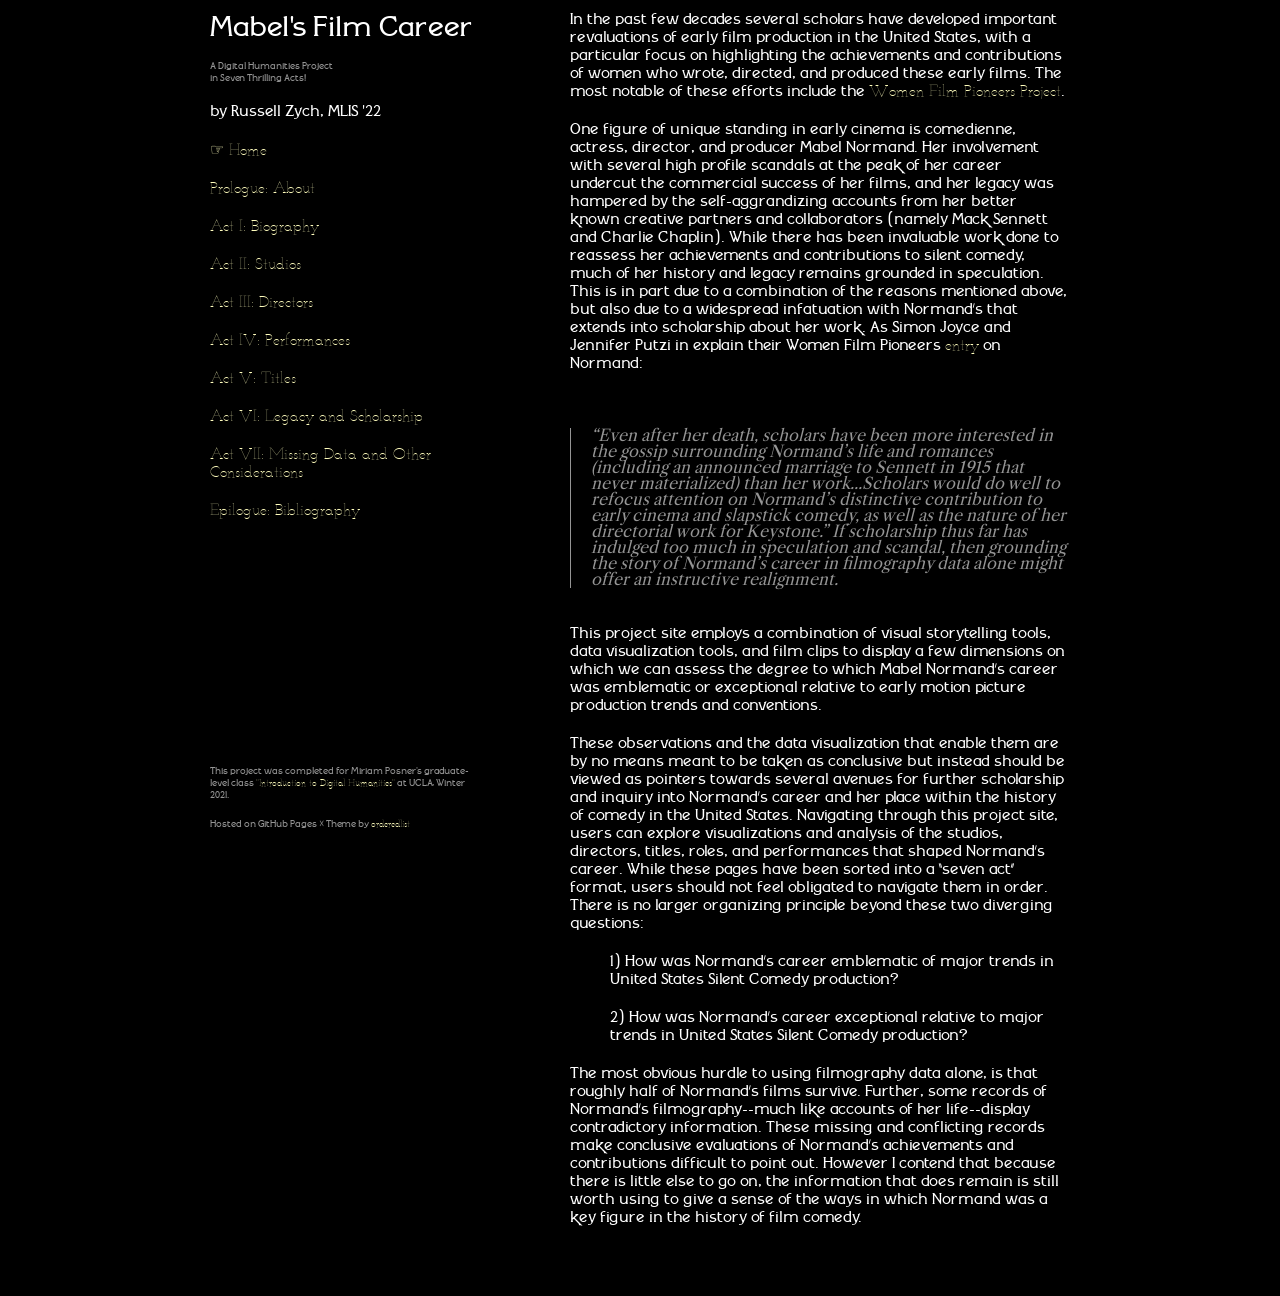
==== MabelsFilmCareer/index.html @ 79117cc5 "Add files via upload" ====
<!doctype html>
<html>
  <head>
    <meta charset="utf-8">
    <meta http-equiv="X-UA-Compatible" content="chrome=1">
    <title>Mabel's Film Career</title>

    <link rel="stylesheet" href="styles.css">
    <link rel="stylesheet" href="pygment_trac.css">
    <meta name="viewport" content="width=device-width">
    <!--[if lt IE 9]>
    <script src="//html5shiv.googlecode.com/svn/trunk/html5.js"></script>
    <![endif]-->
  </head>

  <body>

    <div class="wrapper">

      <header>
        <h1>Mabel's Film Career</h1>
        <p><small>A Digital Humanities Project <br> in Seven Thrilling Acts! </br> </small> <br> by Russell Zych, MLIS '22</p>
        <p class="view"><a href="index.html">☞ Home </a></p>
        <p class="view"><a href="About.html"> Prologue: About </a></p>
        <p class="view"><a href="Biography.html"> Act I: Biography </a></p>
        <p class="view"><a href="Studios.html"> Act II: Studios </a></p>
        <p class="view"><a href="Filmography.html"> Act III: Directors  </a></p>
        <p class="view"><a href="OnScreen.html"> Act IV: Performances </a></p>
        <p class="view"><a href="Words.html"> Act V: Titles </a></p>
        <p class="view"><a href="Legacy.html"> Act VI: Legacy and Scholarship </a></p>
        <p class="view"><a href="Missing.html"> Act VII: Missing Data and Other Considerations </a></p>
        <p class="view"><a href="Bibliography.html"> Epilogue: Bibliography </a></p>

      </header>

  <section>
<p>In the past few decades several scholars have developed important revaluations of early film production in the United States, with a particular focus on highlighting the achievements and contributions of women who wrote, directed, and produced these early films. The most notable of these efforts include the <a href="https://wfpp.columbia.edu">Women Film Pioneers Project</a>.</p>

<p>One figure of unique standing in early cinema is comedienne, actress, director, and producer Mabel Normand. Her involvement with several high profile scandals at the peak of her career undercut the commercial success of her films, and her legacy was hampered by the self-aggrandizing accounts from her better known creative partners and collaborators (namely Mack Sennett and Charlie Chaplin). While there has been invaluable work done to reassess her achievements and contributions to silent comedy, much of her history and legacy remains grounded in speculation. This is in part due to a combination of the reasons mentioned above, but also due to a widespread infatuation with Normand’s that extends into scholarship about her work. As Simon Joyce and Jennifer Putzi in explain their Women Film Pioneers <a href="https://wfpp.columbia.edu/pioneer/ccp-mabel-normand/">entry</a> on Normand:</p>
<br></br>
<blockquote>
“Even after her death, scholars have been more interested in the gossip surrounding Normand’s life and romances (including an announced marriage to Sennett in 1915 that never materialized) than her work...Scholars would do well to refocus attention on Normand’s distinctive contribution to early cinema and slapstick comedy, as well as the nature of her directorial work for Keystone.”
If scholarship thus far has indulged too much in speculation and scandal, then grounding the story of Normand’s career in filmography data alone might offer an instructive realignment.
</blockquote>
<br></br>
<p>This project site employs a combination of visual storytelling tools, data visualization tools, and film clips to display a few dimensions on which we can assess the degree to which Mabel Normand’s career was emblematic or exceptional relative to early motion picture production trends and conventions.</p>

<p>These observations and the data visualization that enable them are by no means meant to be taken as conclusive but instead should be viewed as pointers towards several avenues for further scholarship and inquiry into Normand’s career and her place within the history of comedy in the United States. Navigating through this project site, users can explore visualizations and analysis of the studios, directors, titles, roles, and performances that shaped Normand’s career. While these pages have been sorted into a “seven act” format, users should not feel obligated to navigate them in order. There is no larger organizing principle beyond these two diverging questions:</p>
<ol>
<li>
<p>1) How was Normand’s career emblematic of major trends in United States Silent Comedy production?</p>
</li>
<li>
<p>2) How was Normand’s career exceptional relative to major trends in United States Silent Comedy production?</p>
</li>
</ol>

<p>The most obvious hurdle to using filmography data alone, is that roughly half of Normand’s films survive. Further, some records of Normand’s filmography--much like accounts of her life--display contradictory information. These missing and conflicting records make conclusive evaluations of Normand’s achievements and contributions difficult to point out. However I contend that because there is little else to go on, the information that does remain is still worth using to give a sense of the ways in which Normand was a key figure in the history of film comedy.</P>

</section>

<footer>
  <p><small>This project was completed for Miriam Posner's graduate-level class <a href="http://miriamposner.com/classes/dh201w21/">"Introduction to Digital Humanities"</a> at UCLA, Winter 2021.</small> </p>
  <p><small>Hosted on GitHub Pages ☓ Theme by <a href="https://github.com/orderedlist">orderedlist</a></small></p>
</footer>
</div>

<script src="javascripts/scale.fix.js"></script>
</body>
</html>
---- MabelsFilmCareer/styles.css ----
@font-face {
  src: url(Fonts/silentina_film_regular-webfont.woff);
  font-family: silent;
}

@font-face {
  src: url(Fonts/nickelodeon.regular-webfont.woff);
  font-family: nickel;
}

@font-face {
  src: url(Fonts/antique_roman-webfont.woff);
  font-family: ant_ro;
}

@font-face {
  src: url(Fonts/librecaslontext-regular-webfont.woff);
  font-family: carlson;
}

@font-face {
  src: url(Fonts/josefinslab-variablefont_wght-webfont.woff);
  font-family: josefin;
}


body {
  background-color: black;
  padding:2px;
  font: 14px/1.5
  font-weight:400;

}

h1, h2, h3, h4, h5, h6 {
  margin:0 0 20px;
}

p, ul, ol, table, pre, dl {
  margin:0 0 20px;
}

h1, h2, h3 {
  line-height:1.1;
}

h1 {
  color: white;
  font-family: silent;
  font-size:30px;
  font-weight: 500;
}

h2 {
  color: white;
  font-weight: 200;
  font-family: silent;
}

h3, h4, h5, h6 {
  color: white;
  font-family: silent;
  font-weight: light;
}

p {
  color: white;
  font-family: silent;
}

a {
  color: #FFFDBD;
  font-family: josefin;
  text-decoration:none;
}

a:hover {
  color:#FFC588;
}

small {
  font-size:10px;
  font-weight: 200;
  font-family: silent;
  color: #959595;
  margin-top:-0.3em;
  display:block;
}

a:hover small {
  color:#777;
}

.wrapper {
  width:860px;
  margin:0 auto;
}

blockquote {
  border-left:1px solid #959595;
  color: #959595;
  font-family: carlson;
  margin:0;
  padding:0 0 0 20px;
  font-style:italic;
}

code, pre {
  font-family:josefin;
  color:#333;
}

pre {
  padding:8px 15px;
  background: #f8f8f8;
  border-radius:5px;
  border:1px solid #e5e5e5;
  overflow-x: auto;
}

table {
  width:100%;
  border-collapse:collapse;
}

th, td {
  text-align:left;
  padding:5px 10px;
  border-bottom:1px solid #e5e5e5;
}

dt {
  color:#444;
  font-weight:500;
}

th {
  color:#444;
}

img {
  max-width:100%;
}

header {
  width:270px;
  float:left;
  position:fixed;
  -webkit-font-smoothing:subpixel-antialiased;
}

header ul {
  list-style:none;
  height:40px;
  padding:0;
  background: #f4f4f4;
  border-radius:5px;
  border:1px solid #e0e0e0;
  width:270px;
}

header li {
  width:89px;
  float:left;
  border-right:1px solid #e0e0e0;
  height:40px;
}

header li:first-child a {
  border-radius:5px 0 0 5px;
}

header li:last-child a {
  border-radius:0 5px 5px 0;
}

header ul a {
  line-height:1;
  font-size:11px;
  color:#999;
  display:block;
  text-align:center;
  padding-top:6px;
  height:34px;
}

header ul a:hover {
  color:#999;
}

header ul a:active {
  background-color:#f0f0f0;
}

strong {
  color:#222;
  font-weight:500;
}

header ul li + li + li {
  border-right:none;
  width:89px;
}

header ul a strong {
  font-size:14px;
  display:block;
  color:#222;
}

section {
  width:500px;
  float:right;
  padding-bottom:50px;
}

hr {
  border:0;
  background:#e5e5e5;
  height:1px;
  margin:0 0 20px;
}

footer {
  width:270px;
  float:left;
  position:fixed;
  bottom:50px;
  -webkit-font-smoothing:subpixel-antialiased;
}

@media print, screen and (max-width: 960px) {

  div.wrapper {
    width:auto;
    margin:0;
  }

  header, section, footer {
    float:none;
    position:static;
    width:auto;
  }

  header {
    padding-right:320px;
  }

  section {
    border:1px solid #e5e5e5;
    border-width:1px 0;
    padding:20px 0;
    margin:0 0 20px;
  }

  header a small {
    display:inline;
  }

  header ul {
    position:absolute;
    right:50px;
    top:52px;
  }
}

@media print, screen and (max-width: 720px) {
  body {
    word-wrap:break-word;
  }

  header {
    padding:0;
  }

  header ul, header p.view {
    position:static;
  }

  pre, code {
    word-wrap:normal;
  }
}

@media print, screen and (max-width: 480px) {
  body {
    padding:15px;
  }

  header ul {
    width:99%;
  }

  header li, header ul li + li + li {
    width:33%;
  }
}

@media print {
  body {
    padding:0.4in;
    font-size:12pt;
    color:#444;
  }
}
---- MabelsFilmCareer/pygment_trac.css ----
.highlight  { background: #ffffff; }
.highlight .c { color: #999988; font-style: italic } /* Comment */
.highlight .err { color: #a61717; background-color: #e3d2d2 } /* Error */
.highlight .k { font-weight: bold } /* Keyword */
.highlight .o { font-weight: bold } /* Operator */
.highlight .cm { color: #999988; font-style: italic } /* Comment.Multiline */
.highlight .cp { color: #999999; font-weight: bold } /* Comment.Preproc */
.highlight .c1 { color: #999988; font-style: italic } /* Comment.Single */
.highlight .cs { color: #999999; font-weight: bold; font-style: italic } /* Comment.Special */
.highlight .gd { color: #000000; background-color: #46454d } /* Generic.Deleted */
.highlight .gd .x { color: #000000; background-color: #ffaaaa } /* Generic.Deleted.Specific */
.highlight .ge { font-style: italic } /* Generic.Emph */
.highlight .gr { color: #aa0000 } /* Generic.Error */
.highlight .gh { color: #999999 } /* Generic.Heading */
.highlight .gi { color: #000000; background-color: #ddffdd } /* Generic.Inserted */
.highlight .gi .x { color: #000000; background-color: #aaffaa } /* Generic.Inserted.Specific */
.highlight .go { color: #888888 } /* Generic.Output */
.highlight .gp { color: #555555 } /* Generic.Prompt */
.highlight .gs { font-weight: bold } /* Generic.Strong */
.highlight .gu { color: #800080; font-weight: bold; } /* Generic.Subheading */
.highlight .gt { color: #aa0000 } /* Generic.Traceback */
.highlight .kc { font-weight: bold } /* Keyword.Constant */
.highlight .kd { font-weight: bold } /* Keyword.Declaration */
.highlight .kn { font-weight: bold } /* Keyword.Namespace */
.highlight .kp { font-weight: bold } /* Keyword.Pseudo */
.highlight .kr { font-weight: bold } /* Keyword.Reserved */
.highlight .kt { color: #445588; font-weight: bold } /* Keyword.Type */
.highlight .m { color: #009999 } /* Literal.Number */
.highlight .s { color: #d14 } /* Literal.String */
.highlight .na { color: #008080 } /* Name.Attribute */
.highlight .nb { color: #0086B3 } /* Name.Builtin */
.highlight .nc { color: #445588; font-weight: bold } /* Name.Class */
.highlight .no { color: #008080 } /* Name.Constant */
.highlight .ni { color: #800080 } /* Name.Entity */
.highlight .ne { color: #990000; font-weight: bold } /* Name.Exception */
.highlight .nf { color: #990000; font-weight: bold } /* Name.Function */
.highlight .nn { color: #555555 } /* Name.Namespace */
.highlight .nt { color: #000080 } /* Name.Tag */
.highlight .nv { color: #008080 } /* Name.Variable */
.highlight .ow { font-weight: bold } /* Operator.Word */
.highlight .w { color: #bbbbbb } /* Text.Whitespace */
.highlight .mf { color: #009999 } /* Literal.Number.Float */
.highlight .mh { color: #009999 } /* Literal.Number.Hex */
.highlight .mi { color: #009999 } /* Literal.Number.Integer */
.highlight .mo { color: #009999 } /* Literal.Number.Oct */
.highlight .sb { color: #d14 } /* Literal.String.Backtick */
.highlight .sc { color: #d14 } /* Literal.String.Char */
.highlight .sd { color: #d14 } /* Literal.String.Doc */
.highlight .s2 { color: #d14 } /* Literal.String.Double */
.highlight .se { color: #d14 } /* Literal.String.Escape */
.highlight .sh { color: #d14 } /* Literal.String.Heredoc */
.highlight .si { color: #d14 } /* Literal.String.Interpol */
.highlight .sx { color: #d14 } /* Literal.String.Other */
.highlight .sr { color: #009926 } /* Literal.String.Regex */
.highlight .s1 { color: #d14 } /* Literal.String.Single */
.highlight .ss { color: #990073 } /* Literal.String.Symbol */
.highlight .bp { color: #999999 } /* Name.Builtin.Pseudo */
.highlight .vc { color: #008080 } /* Name.Variable.Class */
.highlight .vg { color: #008080 } /* Name.Variable.Global */
.highlight .vi { color: #008080 } /* Name.Variable.Instance */
.highlight .il { color: #009999 } /* Literal.Number.Integer.Long */

.type-csharp .highlight .k { color: #0000FF }
.type-csharp .highlight .kt { color: #0000FF }
.type-csharp .highlight .nf { color: #000000; font-weight: normal }
.type-csharp .highlight .nc { color: #2B91AF }
.type-csharp .highlight .nn { color: #000000 }
.type-csharp .highlight .s { color: #A31515 }
.type-csharp .highlight .sc { color: #A31515 }
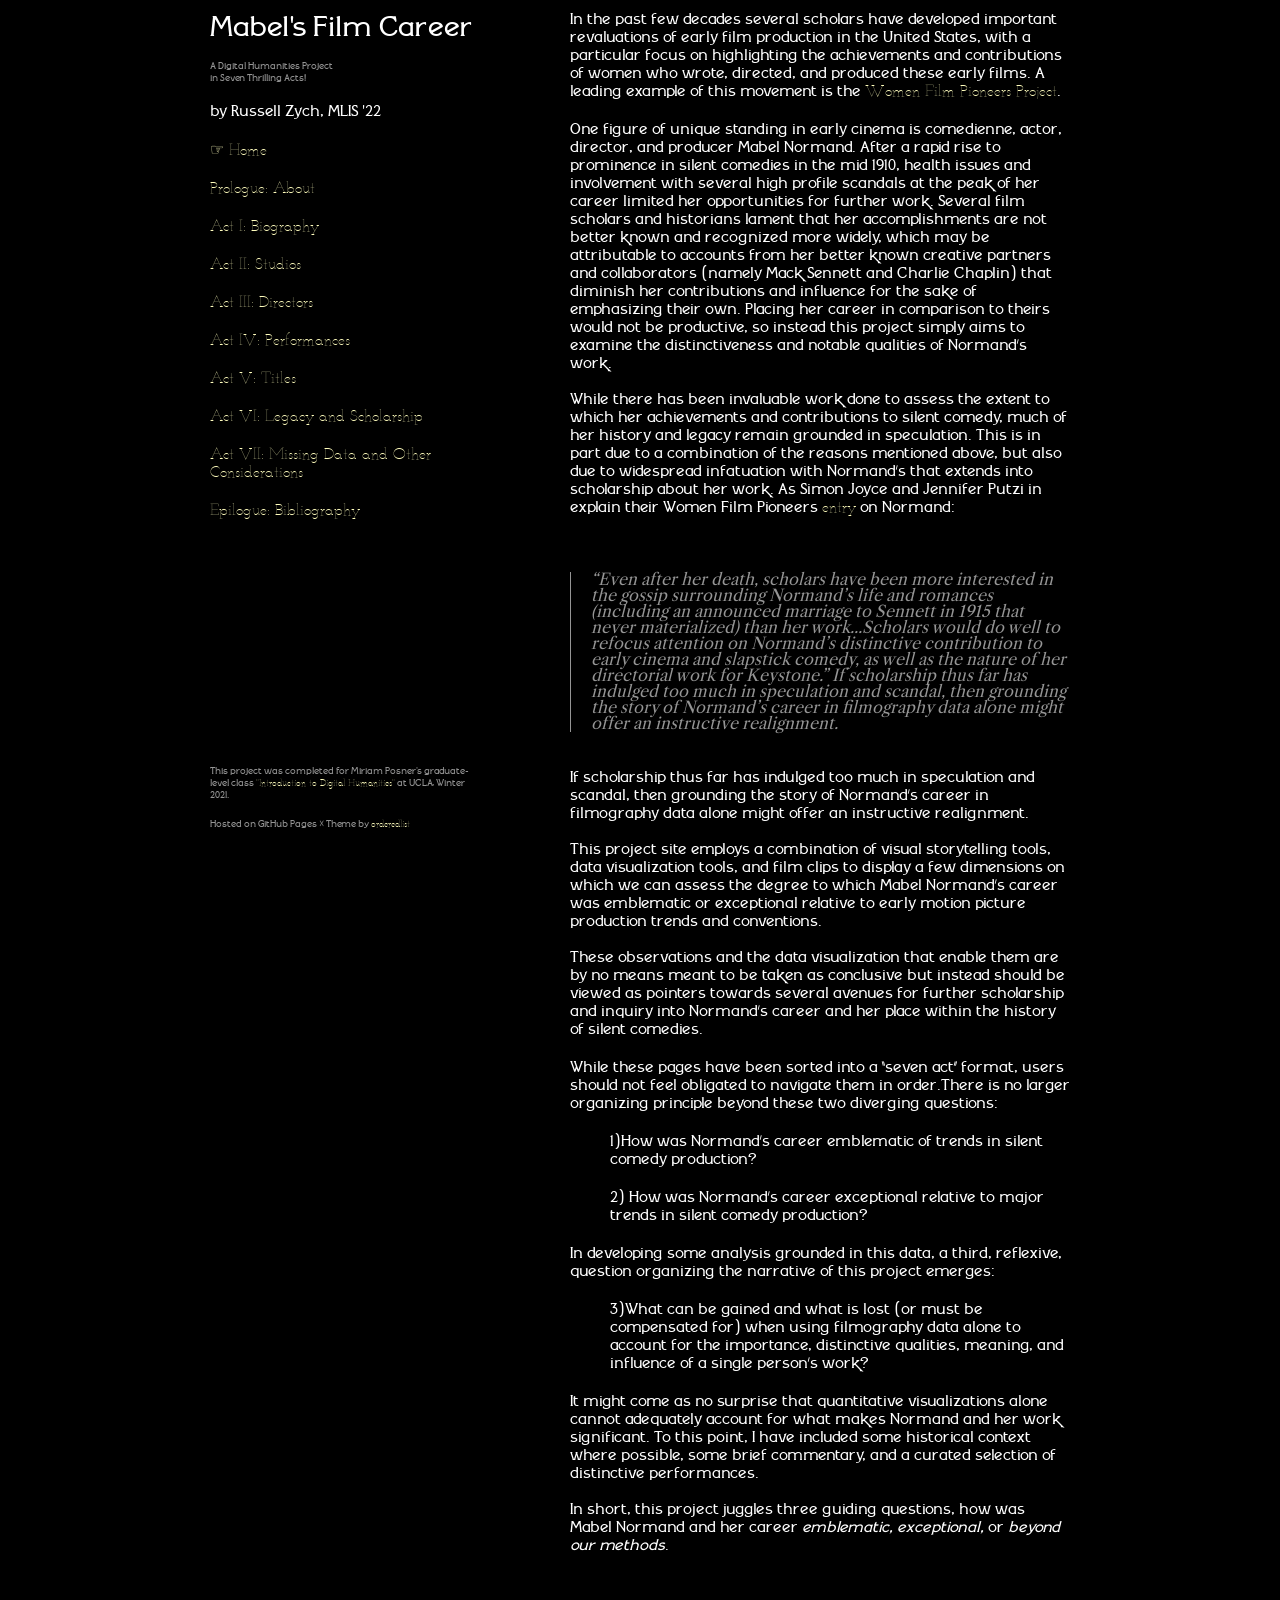
==== commit a709c40e: "Add files via upload" ====
--- a/MabelsFilmCareer/index.html
+++ b/MabelsFilmCareer/index.html
@@ -34,28 +34,51 @@
       </header>
 
   <section>
-<p>In the past few decades several scholars have developed important revaluations of early film production in the United States, with a particular focus on highlighting the achievements and contributions of women who wrote, directed, and produced these early films. The most notable of these efforts include the <a href="https://wfpp.columbia.edu">Women Film Pioneers Project</a>.</p>
+<p>In the past few decades several scholars have developed important revaluations of early film production in the United States, with a particular focus on highlighting the achievements and contributions of women who wrote, directed, and produced these early films. A leading example of this movement is the <a href="https://wfpp.columbia.edu">Women Film Pioneers Project</a>.</p>
 
-<p>One figure of unique standing in early cinema is comedienne, actress, director, and producer Mabel Normand. Her involvement with several high profile scandals at the peak of her career undercut the commercial success of her films, and her legacy was hampered by the self-aggrandizing accounts from her better known creative partners and collaborators (namely Mack Sennett and Charlie Chaplin). While there has been invaluable work done to reassess her achievements and contributions to silent comedy, much of her history and legacy remains grounded in speculation. This is in part due to a combination of the reasons mentioned above, but also due to a widespread infatuation with Normand’s that extends into scholarship about her work. As Simon Joyce and Jennifer Putzi in explain their Women Film Pioneers <a href="https://wfpp.columbia.edu/pioneer/ccp-mabel-normand/">entry</a> on Normand:</p>
+<p>
+  One figure of unique standing in early cinema is comedienne, actor, director, and producer Mabel Normand. After a rapid rise to prominence in silent comedies in the mid 1910, health issues and involvement with several high profile scandals at the peak of her career limited her opportunities for further work. Several film scholars and historians lament that her accomplishments are not better known and recognized more widely, which may be attributable to accounts from her better known creative partners and collaborators (namely Mack Sennett and Charlie Chaplin) that diminish her contributions and influence for the sake of emphasizing their own. Placing her career in comparison to theirs would not be productive, so instead this project simply aims to examine the distinctiveness and notable qualities of Normand’s work.
+<br></br>
+While there has been invaluable work done to assess the extent to which her achievements and contributions to silent comedy, much of her history and legacy remain grounded in speculation. This is in part due to a combination of the reasons mentioned above, but also due to widespread infatuation with Normand’s that extends into scholarship about her work. As Simon Joyce and Jennifer Putzi in explain their Women Film Pioneers <a href="https://wfpp.columbia.edu/pioneer/ccp-mabel-normand/">entry</a> on Normand:</p>
 <br></br>
 <blockquote>
 “Even after her death, scholars have been more interested in the gossip surrounding Normand’s life and romances (including an announced marriage to Sennett in 1915 that never materialized) than her work...Scholars would do well to refocus attention on Normand’s distinctive contribution to early cinema and slapstick comedy, as well as the nature of her directorial work for Keystone.”
 If scholarship thus far has indulged too much in speculation and scandal, then grounding the story of Normand’s career in filmography data alone might offer an instructive realignment.
 </blockquote>
 <br></br>
-<p>This project site employs a combination of visual storytelling tools, data visualization tools, and film clips to display a few dimensions on which we can assess the degree to which Mabel Normand’s career was emblematic or exceptional relative to early motion picture production trends and conventions.</p>
+<p>
+  If scholarship thus far has indulged too much in speculation and scandal, then grounding the story of Normand’s career in filmography data alone might offer an instructive realignment.
+<br></br>
+This project site employs a combination of visual storytelling tools, data visualization tools, and film clips to display a few dimensions on which we can assess the degree to which Mabel Normand’s career was emblematic or exceptional relative to early motion picture production trends and conventions.
+<br></br>
+These observations and the data visualization that enable them are by no means meant to be taken as conclusive but instead should be viewed as pointers towards several avenues for further scholarship and inquiry into Normand’s career and her place within the history of silent comedies.
+</p>
 
-<p>These observations and the data visualization that enable them are by no means meant to be taken as conclusive but instead should be viewed as pointers towards several avenues for further scholarship and inquiry into Normand’s career and her place within the history of comedy in the United States. Navigating through this project site, users can explore visualizations and analysis of the studios, directors, titles, roles, and performances that shaped Normand’s career. While these pages have been sorted into a “seven act” format, users should not feel obligated to navigate them in order. There is no larger organizing principle beyond these two diverging questions:</p>
-<ol>
+  <p>
+  While these pages have been sorted into a “seven act” format, users should not feel obligated to navigate them in order.There is no larger organizing principle beyond these two diverging questions:
+  </p>
+  <ol>
 <li>
-<p>1) How was Normand’s career emblematic of major trends in United States Silent Comedy production?</p>
+<p>1)How was Normand’s career emblematic of trends in silent comedy production?</p>
 </li>
 <li>
-<p>2) How was Normand’s career exceptional relative to major trends in United States Silent Comedy production?</p>
+<p>2) How was Normand’s career exceptional relative to major trends in silent comedy production?</p>
 </li>
 </ol>
 
-<p>The most obvious hurdle to using filmography data alone, is that roughly half of Normand’s films survive. Further, some records of Normand’s filmography--much like accounts of her life--display contradictory information. These missing and conflicting records make conclusive evaluations of Normand’s achievements and contributions difficult to point out. However I contend that because there is little else to go on, the information that does remain is still worth using to give a sense of the ways in which Normand was a key figure in the history of film comedy.</P>
+  <p>
+  In developing some analysis grounded in this data, a third, reflexive, question organizing the narrative of this project emerges:
+  </p>
+  <ol>
+      <li><p>3)What can be gained and what is lost (or must be compensated for) when using filmography data alone to account for the importance, distinctive qualities, meaning, and influence of a single person’s work?
+      </p></li>
+  </ol>
+
+  <p>
+    It might come as no surprise that quantitative visualizations alone cannot adequately account for what makes Normand and her work significant. To this point, I have included some historical context where possible, some brief commentary, and a curated selection of distinctive performances.
+    <br></br>
+    In short, this project juggles three guiding questions, how was Mabel Normand and her career <em> emblematic, exceptional,</em> or <em>beyond our methods</em>. 
+</p>
 
 </section>
 
--- a/MabelsFilmCareer/styles.css
+++ b/MabelsFilmCareer/styles.css
@@ -48,7 +48,7 @@
   color: white;
   font-family: silent;
   font-size:30px;
-  font-weight: 500;
+  font-weight: 400;
 }
 
 h2 {
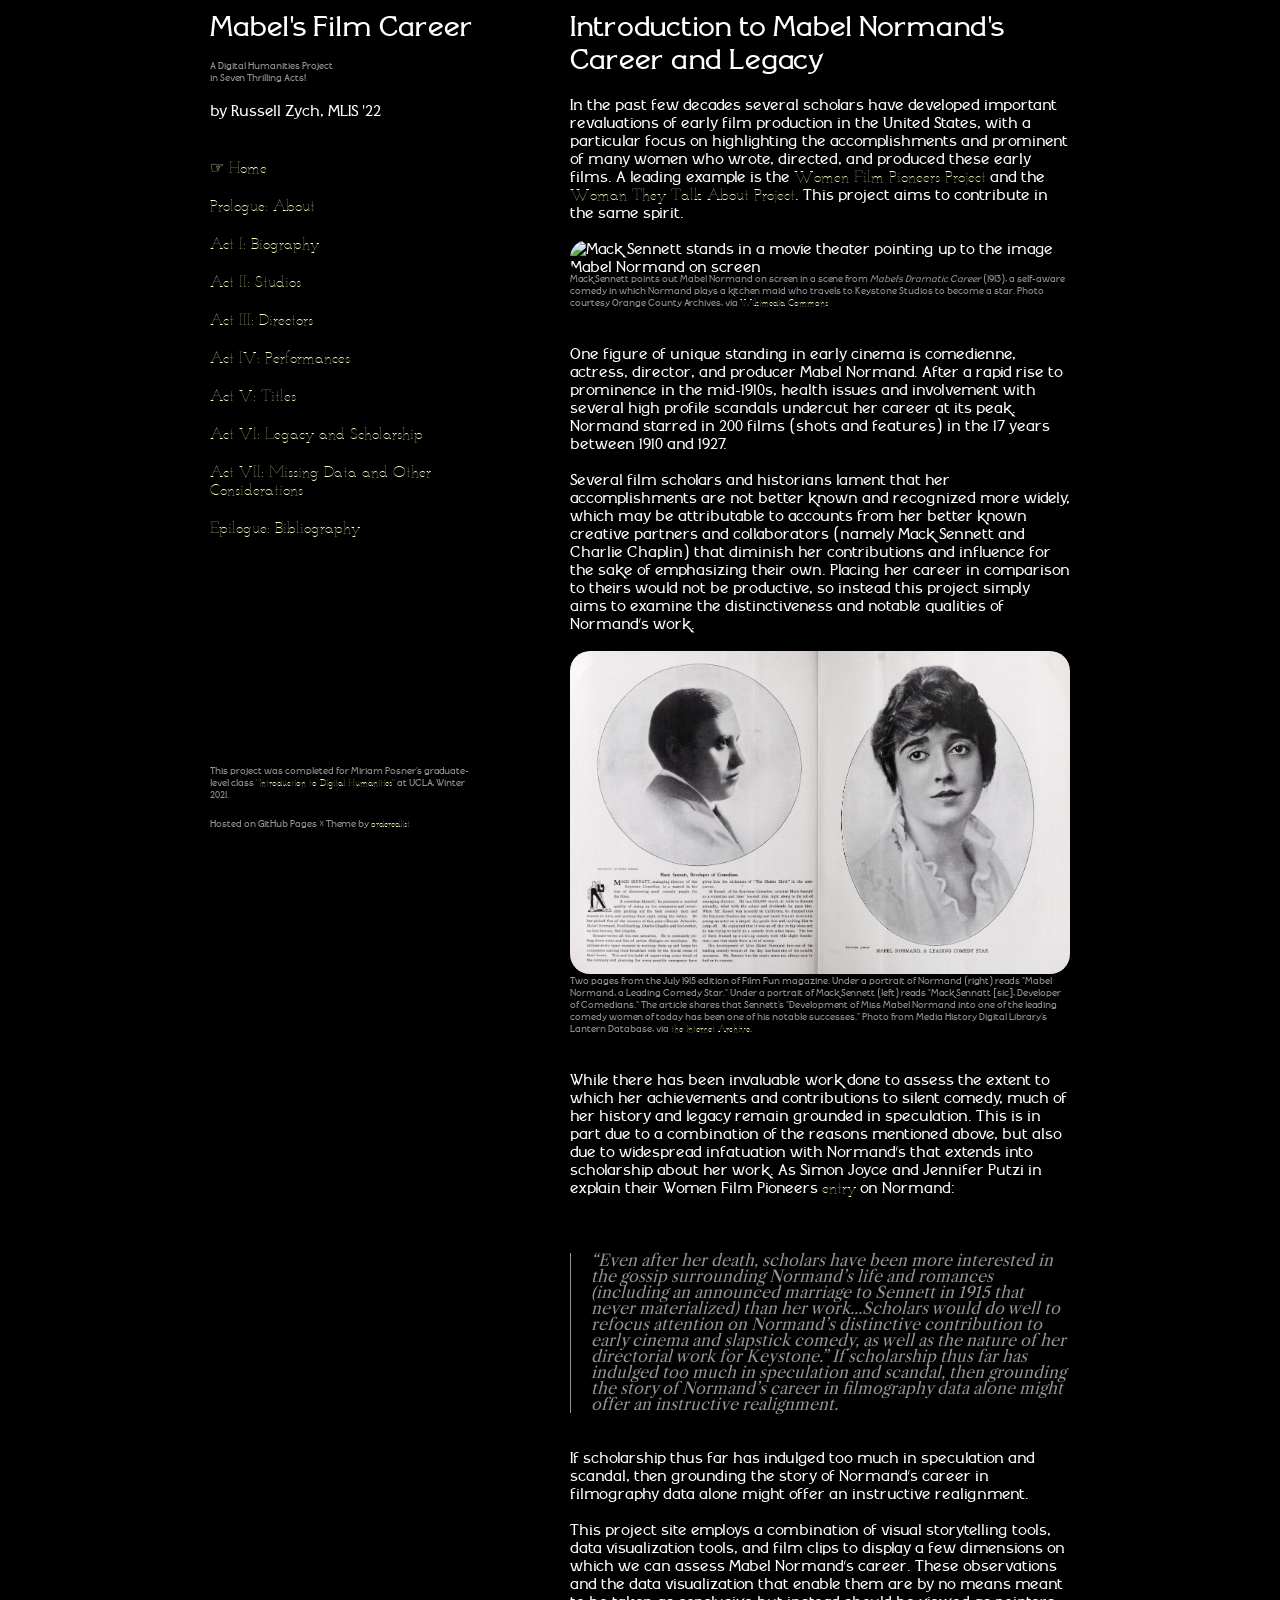
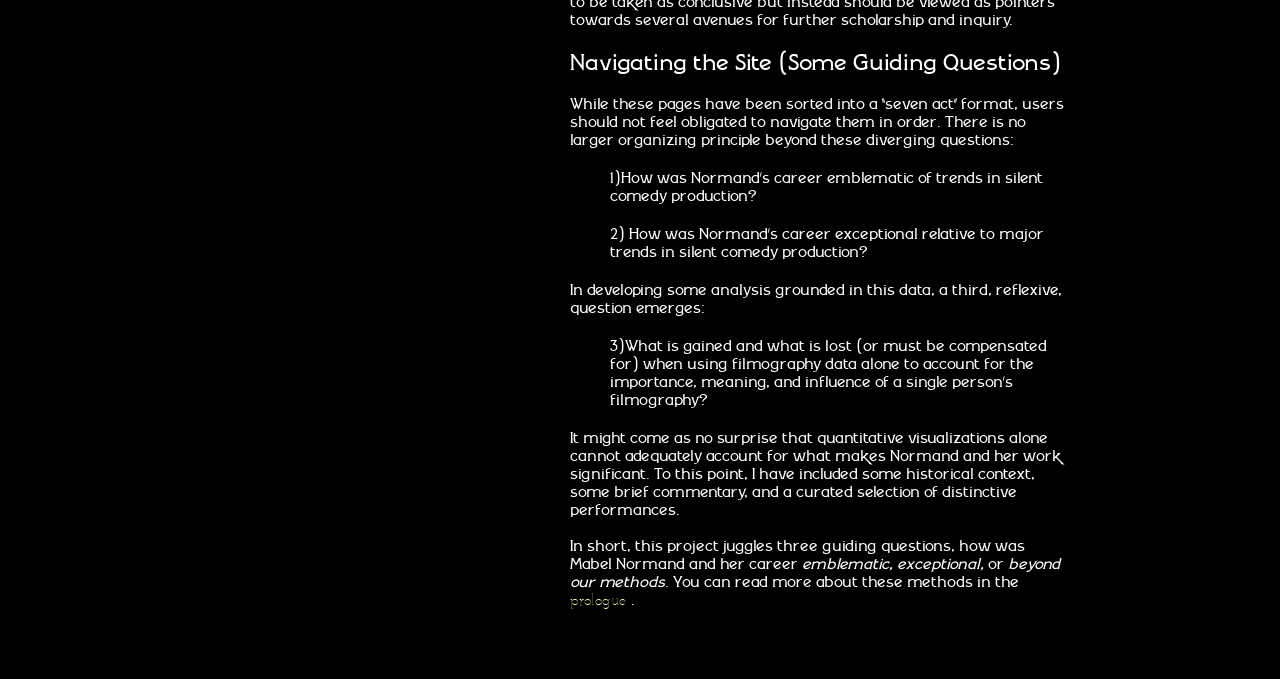
==== commit ecb6b269: "Add files via upload" ====
--- a/MabelsFilmCareer/index.html
+++ b/MabelsFilmCareer/index.html
@@ -19,7 +19,8 @@
 
       <header>
         <h1>Mabel's Film Career</h1>
-        <p><small>A Digital Humanities Project <br> in Seven Thrilling Acts! </br> </small> <br> by Russell Zych, MLIS '22</p>
+        <p><small>A Digital Humanities Project <br> in Seven Thrilling Acts! </br> </small> <br> by Russell Zych, MLIS '22</p></br>
+
         <p class="view"><a href="index.html">☞ Home </a></p>
         <p class="view"><a href="About.html"> Prologue: About </a></p>
         <p class="view"><a href="Biography.html"> Act I: Biography </a></p>
@@ -34,12 +35,29 @@
       </header>
 
   <section>
-<p>In the past few decades several scholars have developed important revaluations of early film production in the United States, with a particular focus on highlighting the achievements and contributions of women who wrote, directed, and produced these early films. A leading example of this movement is the <a href="https://wfpp.columbia.edu">Women Film Pioneers Project</a>.</p>
+<h1> Introduction to Mabel Normand's Career and Legacy </h1>
 
-<p>
-  One figure of unique standing in early cinema is comedienne, actor, director, and producer Mabel Normand. After a rapid rise to prominence in silent comedies in the mid 1910, health issues and involvement with several high profile scandals at the peak of her career limited her opportunities for further work. Several film scholars and historians lament that her accomplishments are not better known and recognized more widely, which may be attributable to accounts from her better known creative partners and collaborators (namely Mack Sennett and Charlie Chaplin) that diminish her contributions and influence for the sake of emphasizing their own. Placing her career in comparison to theirs would not be productive, so instead this project simply aims to examine the distinctiveness and notable qualities of Normand’s work.
-<br></br>
-While there has been invaluable work done to assess the extent to which her achievements and contributions to silent comedy, much of her history and legacy remain grounded in speculation. This is in part due to a combination of the reasons mentioned above, but also due to widespread infatuation with Normand’s that extends into scholarship about her work. As Simon Joyce and Jennifer Putzi in explain their Women Film Pioneers <a href="https://wfpp.columbia.edu/pioneer/ccp-mabel-normand/">entry</a> on Normand:</p>
+    <p>
+      In the past few decades several scholars have developed important revaluations of early film production in the United States, with a particular focus on highlighting the accomplishments and prominent of many women who wrote, directed, and produced these early films. A leading example is the <a href="https://wfpp.columbia.edu">Women Film Pioneers Project</a> and the <a href="https://aficatalog.afi.com/women-they-talk-about">Woman They Talk About Project</a>. This project aims to contribute in the same spirit.
+    <br></br>
+    <img src="https://upload.wikimedia.org/wikipedia/commons/thumb/c/c4/Mabel%27s_Dramatic_Career_1913.jpeg/800px-Mabel%27s_Dramatic_Career_1913.jpeg" alt="Mack Sennett stands in a movie theater pointing up to the image Mabel Normand on screen" class="rounded-corners"/>
+    <small> Mack Sennett points out Mabel Normand on screen in a scene from <i>Mabel’s Dramatic Career</i> (1913), a self-aware comedy in which Normand plays a kitchen maid who travels to Keystone Studios to become a star. Photo courtesy Orange County Archives, via <a href="https://commons.wikimedia.org/wiki/File:Mabel%27s_Dramatic_Career_1913.jpeg"> Wikimedia Commons </a> </small>
+    <br></br>
+
+      One figure of unique standing in early cinema is comedienne, actress, director, and producer Mabel Normand. After a rapid rise to prominence in the mid-1910s, health issues and involvement with several high profile scandals undercut her career at its peak. Normand starred in 200 films (shots and features) in the 17 years between 1910 and 1927.
+
+  <br></br>
+
+      Several film scholars and historians lament that her accomplishments are not better known and recognized more widely, which may be attributable to accounts from her better known creative partners and collaborators (namely Mack Sennett and Charlie Chaplin) that diminish her contributions and influence for the sake of emphasizing their own. Placing her career in comparison to theirs would not be productive, so instead this project simply aims to examine the distinctiveness and notable qualities of Normand’s work.
+
+  <br></br>
+  <img src="Images/FilmFunJuly1915.png" alt="Mabel Normand" class="rounded-corners"/>
+<small> Two pages from the July 1915 edition of Film Fun magazine. Under a portrait of Normand (right) reads "Mabel Normand, a Leading Comedy Star." Under a portrait of Mack Sennett (left) reads "Mack Sennatt [sic], Developer of Comedians." The article shares that Sennett's "Development of Miss Mabel Normand into one of the leading comedy women of today has been one of his notable successes." Photo from Media History Digital Library's Lantern Database, via <a href="https://archive.org/details/filmfunjuly1915316lesl/page/n3/mode/2up?view=theater"> the Internet Archive</a>.</small>
+  <br></br>
+
+  While there has been invaluable work done to assess the extent to which her achievements and contributions to silent comedy, much of her history and legacy remain grounded in speculation. This is in part due to a combination of the reasons mentioned above, but also due to widespread infatuation with Normand’s that extends into scholarship about her work. As Simon Joyce and Jennifer Putzi in explain their Women Film Pioneers <a href="https://wfpp.columbia.edu/pioneer/ccp-mabel-normand/">entry</a>
+ on Normand:
+  </p>
 <br></br>
 <blockquote>
 “Even after her death, scholars have been more interested in the gossip surrounding Normand’s life and romances (including an announced marriage to Sennett in 1915 that never materialized) than her work...Scholars would do well to refocus attention on Normand’s distinctive contribution to early cinema and slapstick comedy, as well as the nature of her directorial work for Keystone.”
@@ -49,13 +67,12 @@
 <p>
   If scholarship thus far has indulged too much in speculation and scandal, then grounding the story of Normand’s career in filmography data alone might offer an instructive realignment.
 <br></br>
-This project site employs a combination of visual storytelling tools, data visualization tools, and film clips to display a few dimensions on which we can assess the degree to which Mabel Normand’s career was emblematic or exceptional relative to early motion picture production trends and conventions.
-<br></br>
-These observations and the data visualization that enable them are by no means meant to be taken as conclusive but instead should be viewed as pointers towards several avenues for further scholarship and inquiry into Normand’s career and her place within the history of silent comedies.
+This project site employs a combination of visual storytelling tools, data visualization tools, and film clips to display a few dimensions on which we can assess  Mabel Normand’s career. These observations and the data visualization that enable them are by no means meant to be taken as conclusive but instead should be viewed as pointers towards several avenues for further scholarship and inquiry.
 </p>
 
+<h2> Navigating the Site (Some Guiding Questions) </h2>
   <p>
-  While these pages have been sorted into a “seven act” format, users should not feel obligated to navigate them in order.There is no larger organizing principle beyond these two diverging questions:
+  While these pages have been sorted into a “seven act” format, users should not feel obligated to navigate them in order. There is no larger organizing principle beyond these diverging questions:
   </p>
   <ol>
 <li>
@@ -67,17 +84,17 @@
 </ol>
 
   <p>
-  In developing some analysis grounded in this data, a third, reflexive, question organizing the narrative of this project emerges:
+  In developing some analysis grounded in this data, a third, reflexive, question emerges:
   </p>
   <ol>
-      <li><p>3)What can be gained and what is lost (or must be compensated for) when using filmography data alone to account for the importance, distinctive qualities, meaning, and influence of a single person’s work?
+      <li><p>3)What is gained and what is lost (or must be compensated for) when using filmography data alone to account for the importance, meaning, and influence of a single person’s filmography?
       </p></li>
   </ol>
 
   <p>
-    It might come as no surprise that quantitative visualizations alone cannot adequately account for what makes Normand and her work significant. To this point, I have included some historical context where possible, some brief commentary, and a curated selection of distinctive performances.
+    It might come as no surprise that quantitative visualizations alone cannot adequately account for what makes Normand and her work significant. To this point, I have included some historical context, some brief commentary, and a curated selection of distinctive performances.
     <br></br>
-    In short, this project juggles three guiding questions, how was Mabel Normand and her career <em> emblematic, exceptional,</em> or <em>beyond our methods</em>. 
+    In short, this project juggles three guiding questions, how was Mabel Normand and her career <em> emblematic, exceptional,</em> or <em>beyond our methods</em>. You can read more about these methods in the <a href="About.html"> prologue </a>.
 </p>
 
 </section>
--- a/MabelsFilmCareer/styles.css
+++ b/MabelsFilmCareer/styles.css
@@ -23,6 +23,11 @@
   font-family: josefin;
 }
 
+
+img.rounded-corners {
+  border-radius: 20px;
+
+}
 
 body {
   background-color: black;
@@ -285,6 +290,7 @@
 @media print, screen and (max-width: 480px) {
   body {
     padding:15px;
+    border-radius: 25px;
   }
 
   header ul {
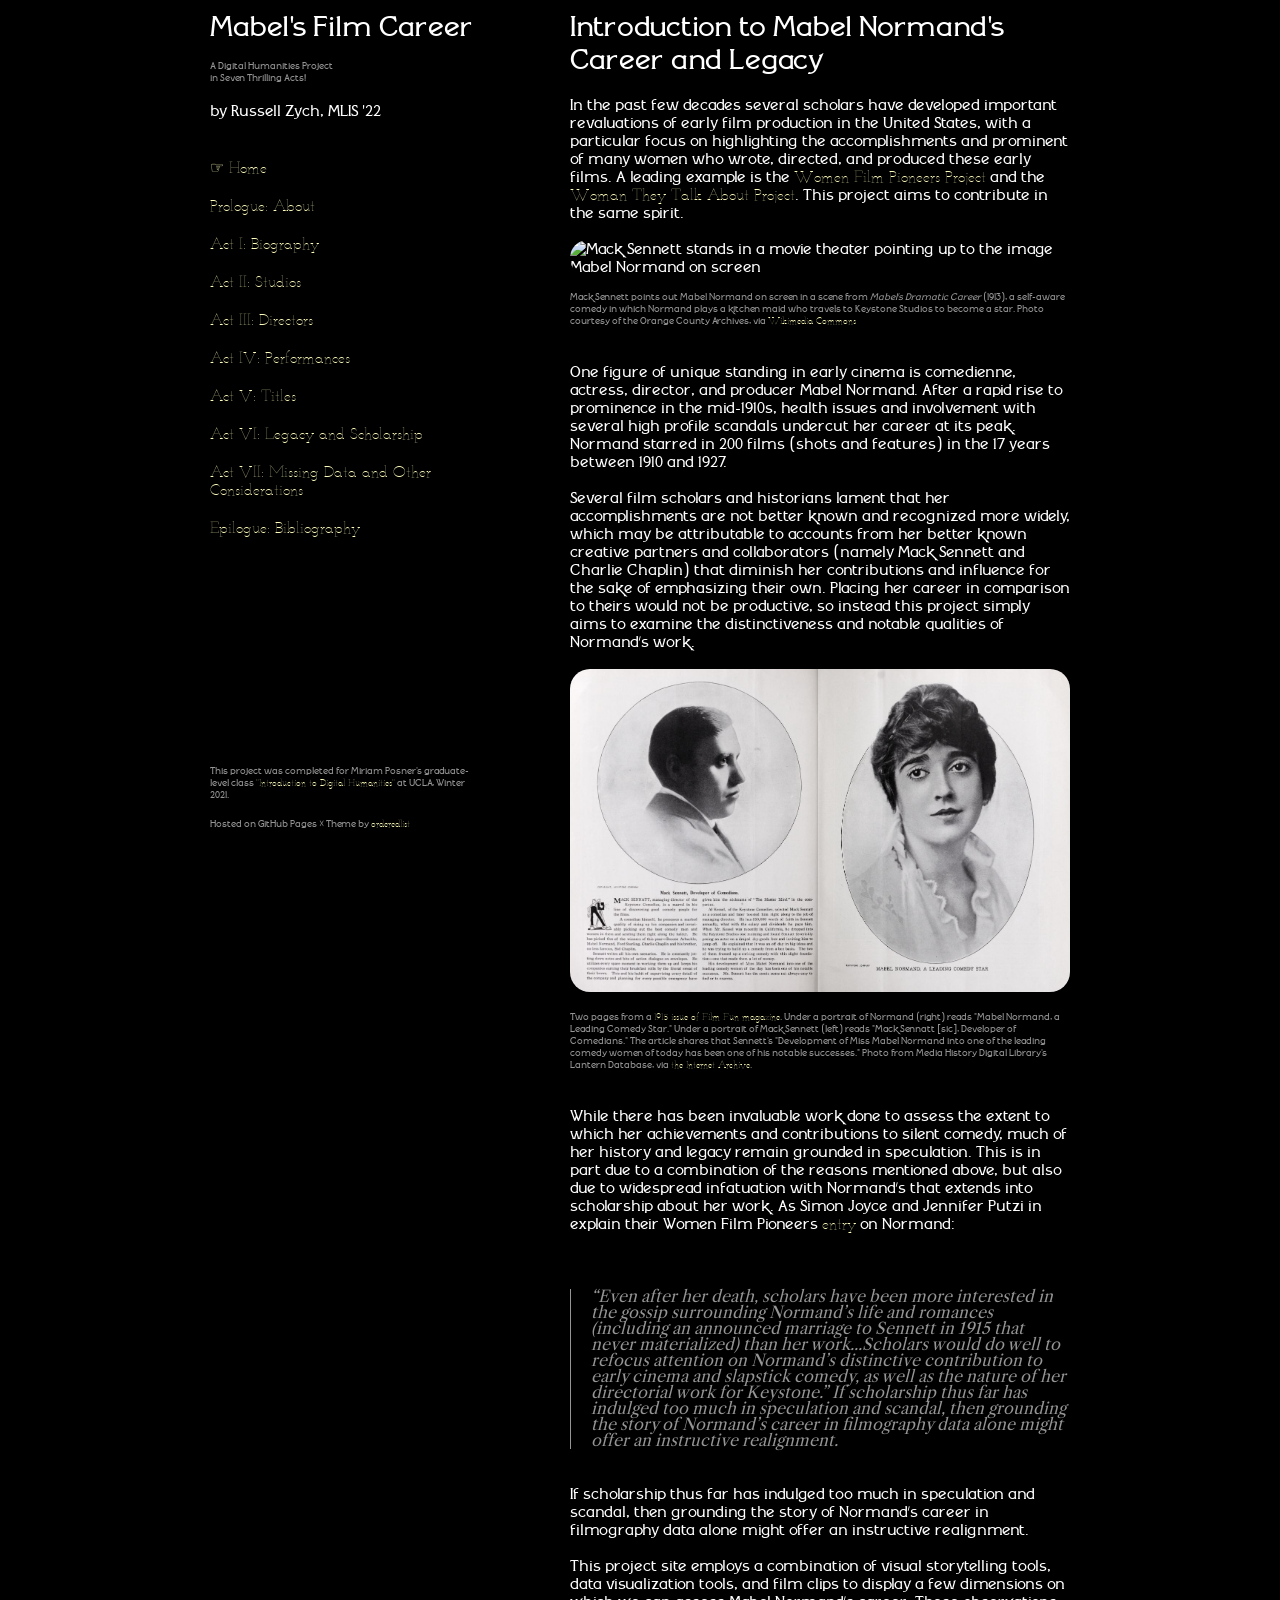
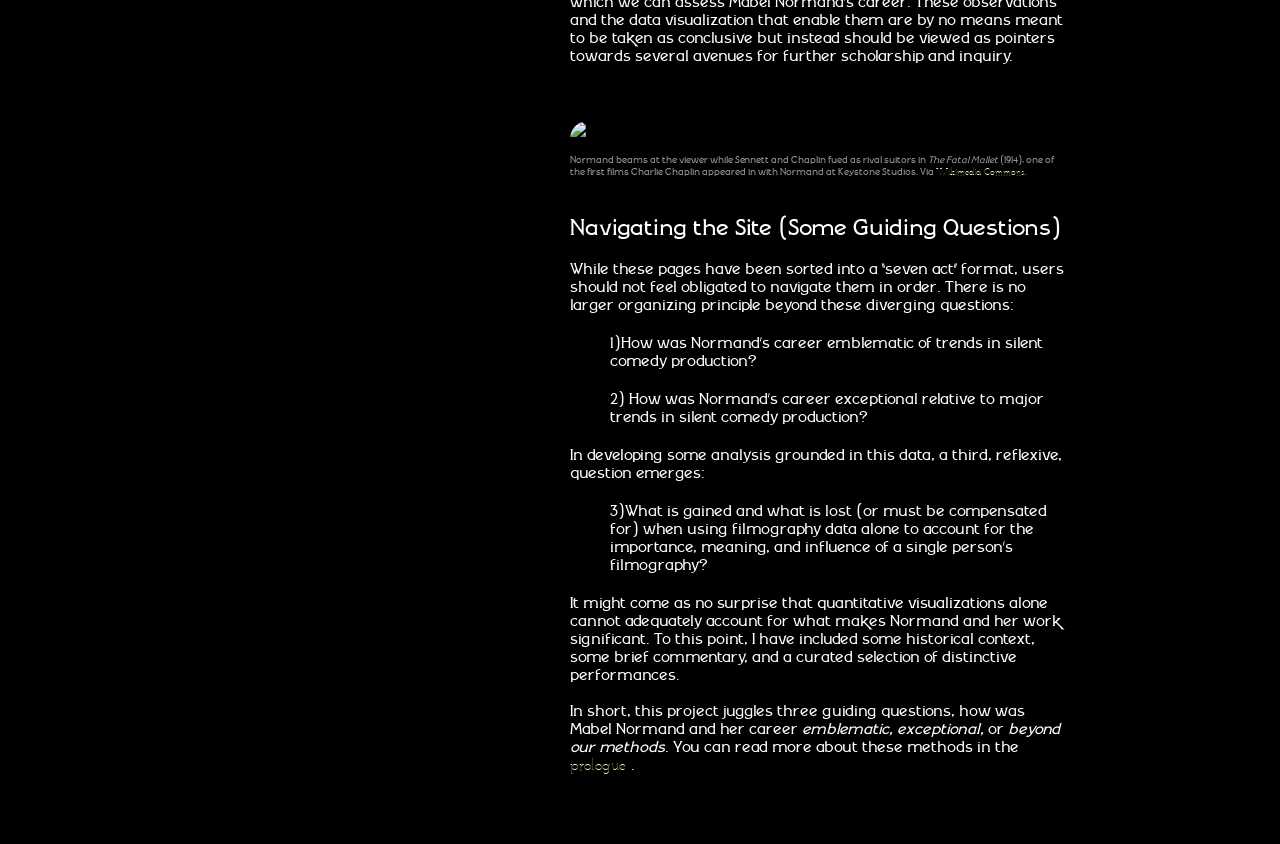
==== commit 0013dd33: "Add files via upload" ====
--- a/MabelsFilmCareer/index.html
+++ b/MabelsFilmCareer/index.html
@@ -41,7 +41,8 @@
       In the past few decades several scholars have developed important revaluations of early film production in the United States, with a particular focus on highlighting the accomplishments and prominent of many women who wrote, directed, and produced these early films. A leading example is the <a href="https://wfpp.columbia.edu">Women Film Pioneers Project</a> and the <a href="https://aficatalog.afi.com/women-they-talk-about">Woman They Talk About Project</a>. This project aims to contribute in the same spirit.
     <br></br>
     <img src="https://upload.wikimedia.org/wikipedia/commons/thumb/c/c4/Mabel%27s_Dramatic_Career_1913.jpeg/800px-Mabel%27s_Dramatic_Career_1913.jpeg" alt="Mack Sennett stands in a movie theater pointing up to the image Mabel Normand on screen" class="rounded-corners"/>
-    <small> Mack Sennett points out Mabel Normand on screen in a scene from <i>Mabel’s Dramatic Career</i> (1913), a self-aware comedy in which Normand plays a kitchen maid who travels to Keystone Studios to become a star. Photo courtesy Orange County Archives, via <a href="https://commons.wikimedia.org/wiki/File:Mabel%27s_Dramatic_Career_1913.jpeg"> Wikimedia Commons </a> </small>
+    <br></br>
+    <small> Mack Sennett points out Mabel Normand on screen in a scene from <i>Mabel’s Dramatic Career</i> (1913), a self-aware comedy in which Normand plays a kitchen maid who travels to Keystone Studios to become a star. Photo courtesy of the Orange County Archives, via <a href="https://commons.wikimedia.org/wiki/File:Mabel%27s_Dramatic_Career_1913.jpeg"> Wikimedia Commons </a> </small>
     <br></br>
 
       One figure of unique standing in early cinema is comedienne, actress, director, and producer Mabel Normand. After a rapid rise to prominence in the mid-1910s, health issues and involvement with several high profile scandals undercut her career at its peak. Normand starred in 200 films (shots and features) in the 17 years between 1910 and 1927.
@@ -51,8 +52,9 @@
       Several film scholars and historians lament that her accomplishments are not better known and recognized more widely, which may be attributable to accounts from her better known creative partners and collaborators (namely Mack Sennett and Charlie Chaplin) that diminish her contributions and influence for the sake of emphasizing their own. Placing her career in comparison to theirs would not be productive, so instead this project simply aims to examine the distinctiveness and notable qualities of Normand’s work.
 
   <br></br>
-  <img src="Images/FilmFunJuly1915.png" alt="Mabel Normand" class="rounded-corners"/>
-<small> Two pages from the July 1915 edition of Film Fun magazine. Under a portrait of Normand (right) reads "Mabel Normand, a Leading Comedy Star." Under a portrait of Mack Sennett (left) reads "Mack Sennatt [sic], Developer of Comedians." The article shares that Sennett's "Development of Miss Mabel Normand into one of the leading comedy women of today has been one of his notable successes." Photo from Media History Digital Library's Lantern Database, via <a href="https://archive.org/details/filmfunjuly1915316lesl/page/n3/mode/2up?view=theater"> the Internet Archive</a>.</small>
+  <img src="Images/FilmFunJuly1915.png" alt="Two pages from July 1915's Film Fun magazine" class="rounded-corners"/>
+  <br></br>
+  <small> Two pages from a <a href="https://archive.org/details/filmfunjuly1915316lesl/page/n3/mode/2up?view=theaterJuly">1915 issue of Film Fun magazine</a>. Under a portrait of Normand (right) reads "Mabel Normand, a Leading Comedy Star." Under a portrait of Mack Sennett (left) reads "Mack Sennatt [sic], Developer of Comedians." The article shares that Sennett's "Development of Miss Mabel Normand into one of the leading comedy women of today has been one of his notable successes." Photo from Media History Digital Library's Lantern Database, via <a href="https://archive.org/details/filmfunjuly1915316lesl/page/n3/mode/2up?view=theater"> the Internet Archive</a>.</small>
   <br></br>
 
   While there has been invaluable work done to assess the extent to which her achievements and contributions to silent comedy, much of her history and legacy remain grounded in speculation. This is in part due to a combination of the reasons mentioned above, but also due to widespread infatuation with Normand’s that extends into scholarship about her work. As Simon Joyce and Jennifer Putzi in explain their Women Film Pioneers <a href="https://wfpp.columbia.edu/pioneer/ccp-mabel-normand/">entry</a>
@@ -69,6 +71,11 @@
 <br></br>
 This project site employs a combination of visual storytelling tools, data visualization tools, and film clips to display a few dimensions on which we can assess  Mabel Normand’s career. These observations and the data visualization that enable them are by no means meant to be taken as conclusive but instead should be viewed as pointers towards several avenues for further scholarship and inquiry.
 </p>
+
+<br></br>
+<img src="https://upload.wikimedia.org/wikipedia/commons/e/e3/The_Fatal_Mallet.jpg" alt="Normand stands to the left of Sennett who threatens Chaplin, a rival suitor in The Fatal Mallet (1914)" class="rounded-corners"/>
+<small> Normand beams at the viewer while Sennett and Chaplin fued as rival suitors in <i>The Fatal Mallet </i> (1914), one of the first films Charlie Chaplin appeared in with Normand at Keystone Studios. Via <a href="https://commons.wikimedia.org/wiki/File:The_Fatal_Mallet.jpg"> Wikimedia Commons</a>.</small>
+<br></br>
 
 <h2> Navigating the Site (Some Guiding Questions) </h2>
   <p>
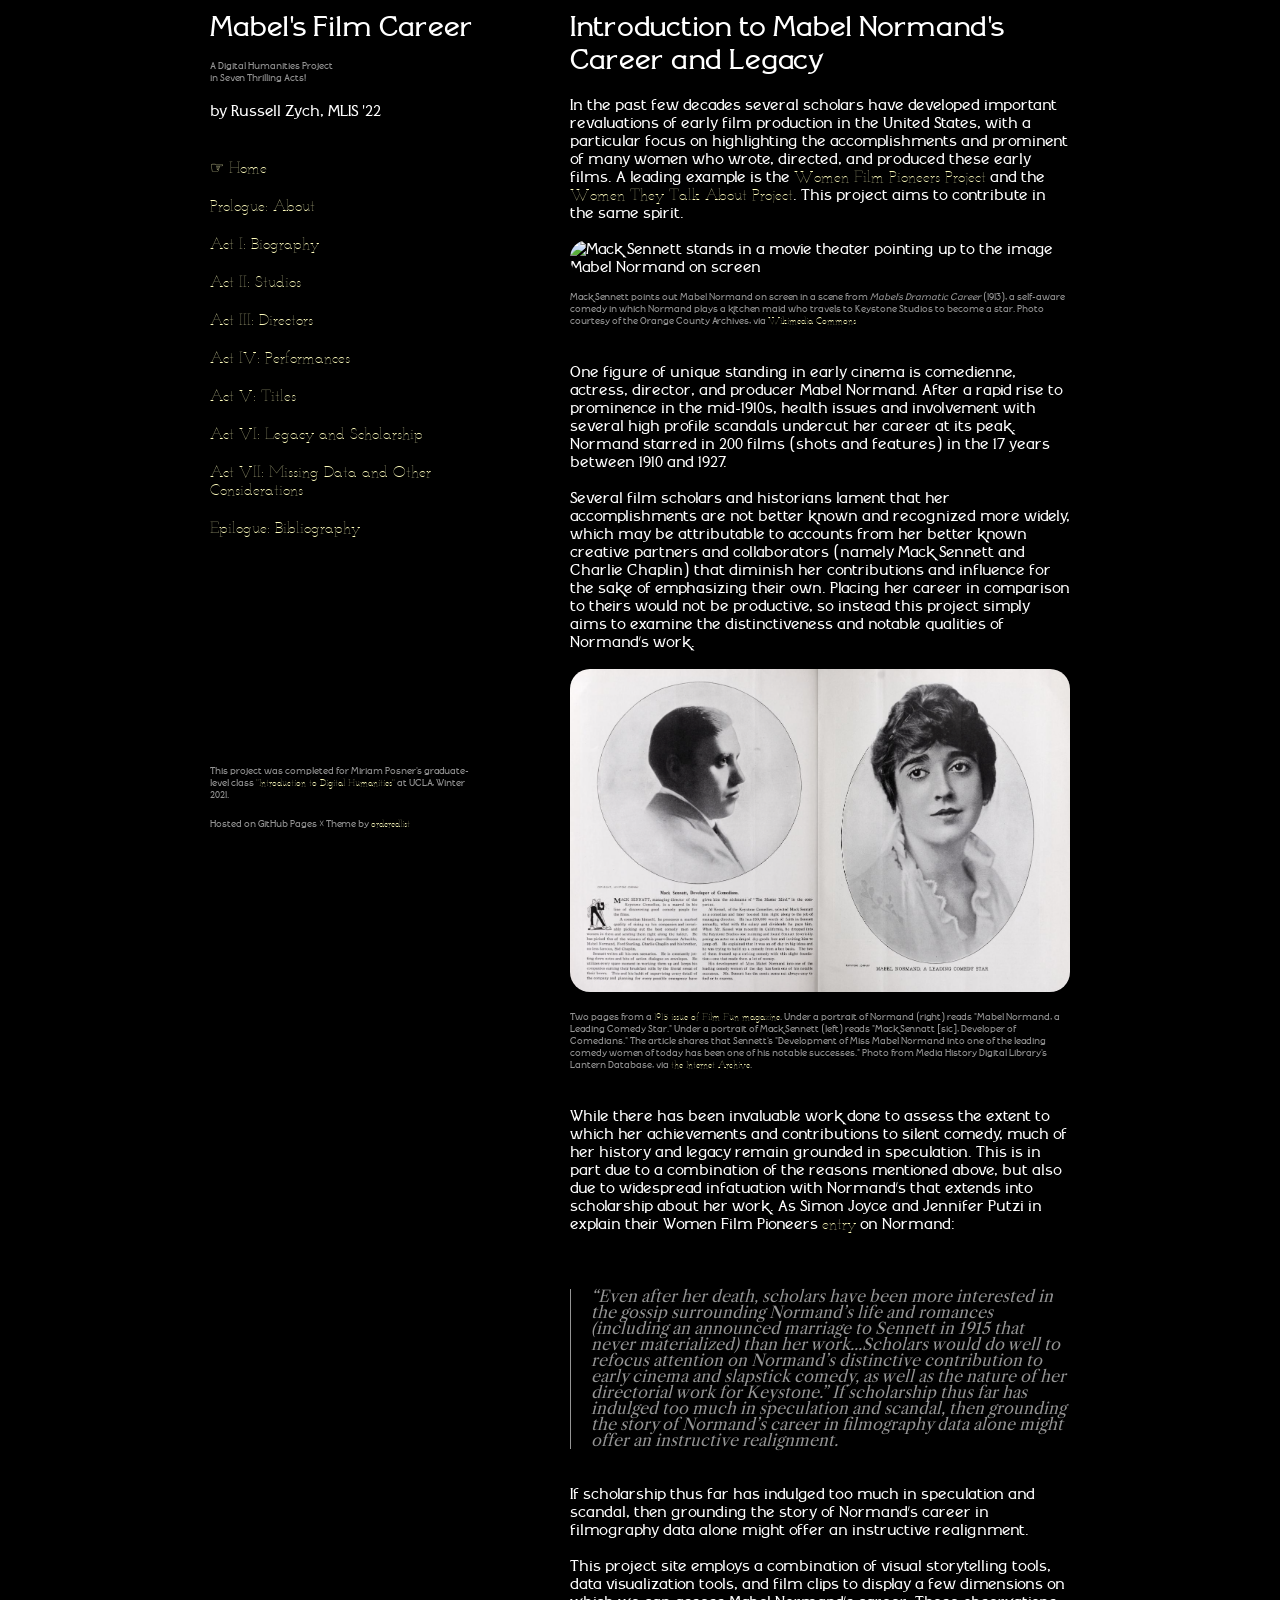
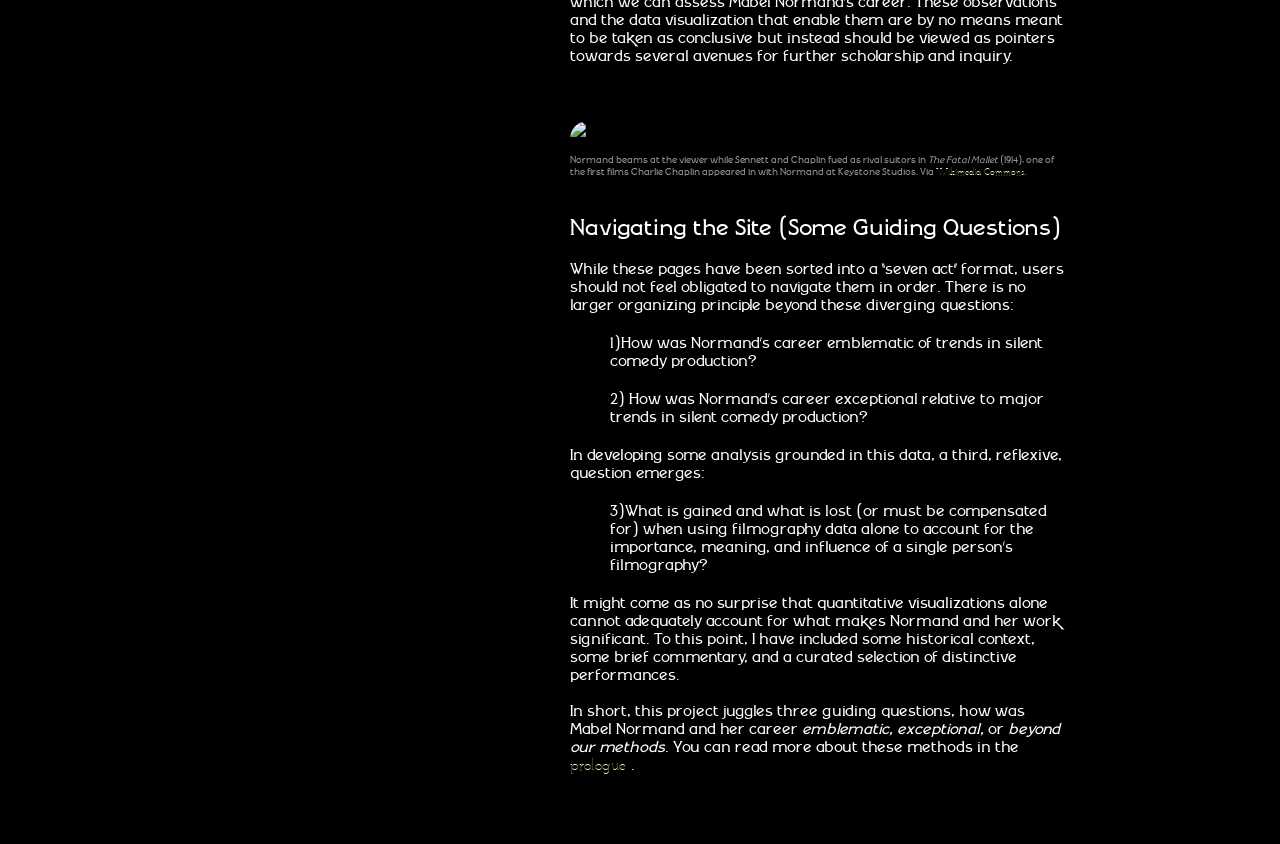
==== commit cd34b849: "Update index.html" ====
--- a/MabelsFilmCareer/index.html
+++ b/MabelsFilmCareer/index.html
@@ -38,7 +38,7 @@
 <h1> Introduction to Mabel Normand's Career and Legacy </h1>
 
     <p>
-      In the past few decades several scholars have developed important revaluations of early film production in the United States, with a particular focus on highlighting the accomplishments and prominent of many women who wrote, directed, and produced these early films. A leading example is the <a href="https://wfpp.columbia.edu">Women Film Pioneers Project</a> and the <a href="https://aficatalog.afi.com/women-they-talk-about">Woman They Talk About Project</a>. This project aims to contribute in the same spirit.
+      In the past few decades several scholars have developed important revaluations of early film production in the United States, with a particular focus on highlighting the accomplishments and prominent of many women who wrote, directed, and produced these early films. A leading example is the <a href="https://wfpp.columbia.edu">Women Film Pioneers Project</a> and the <a href="https://aficatalog.afi.com/women-they-talk-about">Women They Talk About Project</a>. This project aims to contribute in the same spirit.
     <br></br>
     <img src="https://upload.wikimedia.org/wikipedia/commons/thumb/c/c4/Mabel%27s_Dramatic_Career_1913.jpeg/800px-Mabel%27s_Dramatic_Career_1913.jpeg" alt="Mack Sennett stands in a movie theater pointing up to the image Mabel Normand on screen" class="rounded-corners"/>
     <br></br>
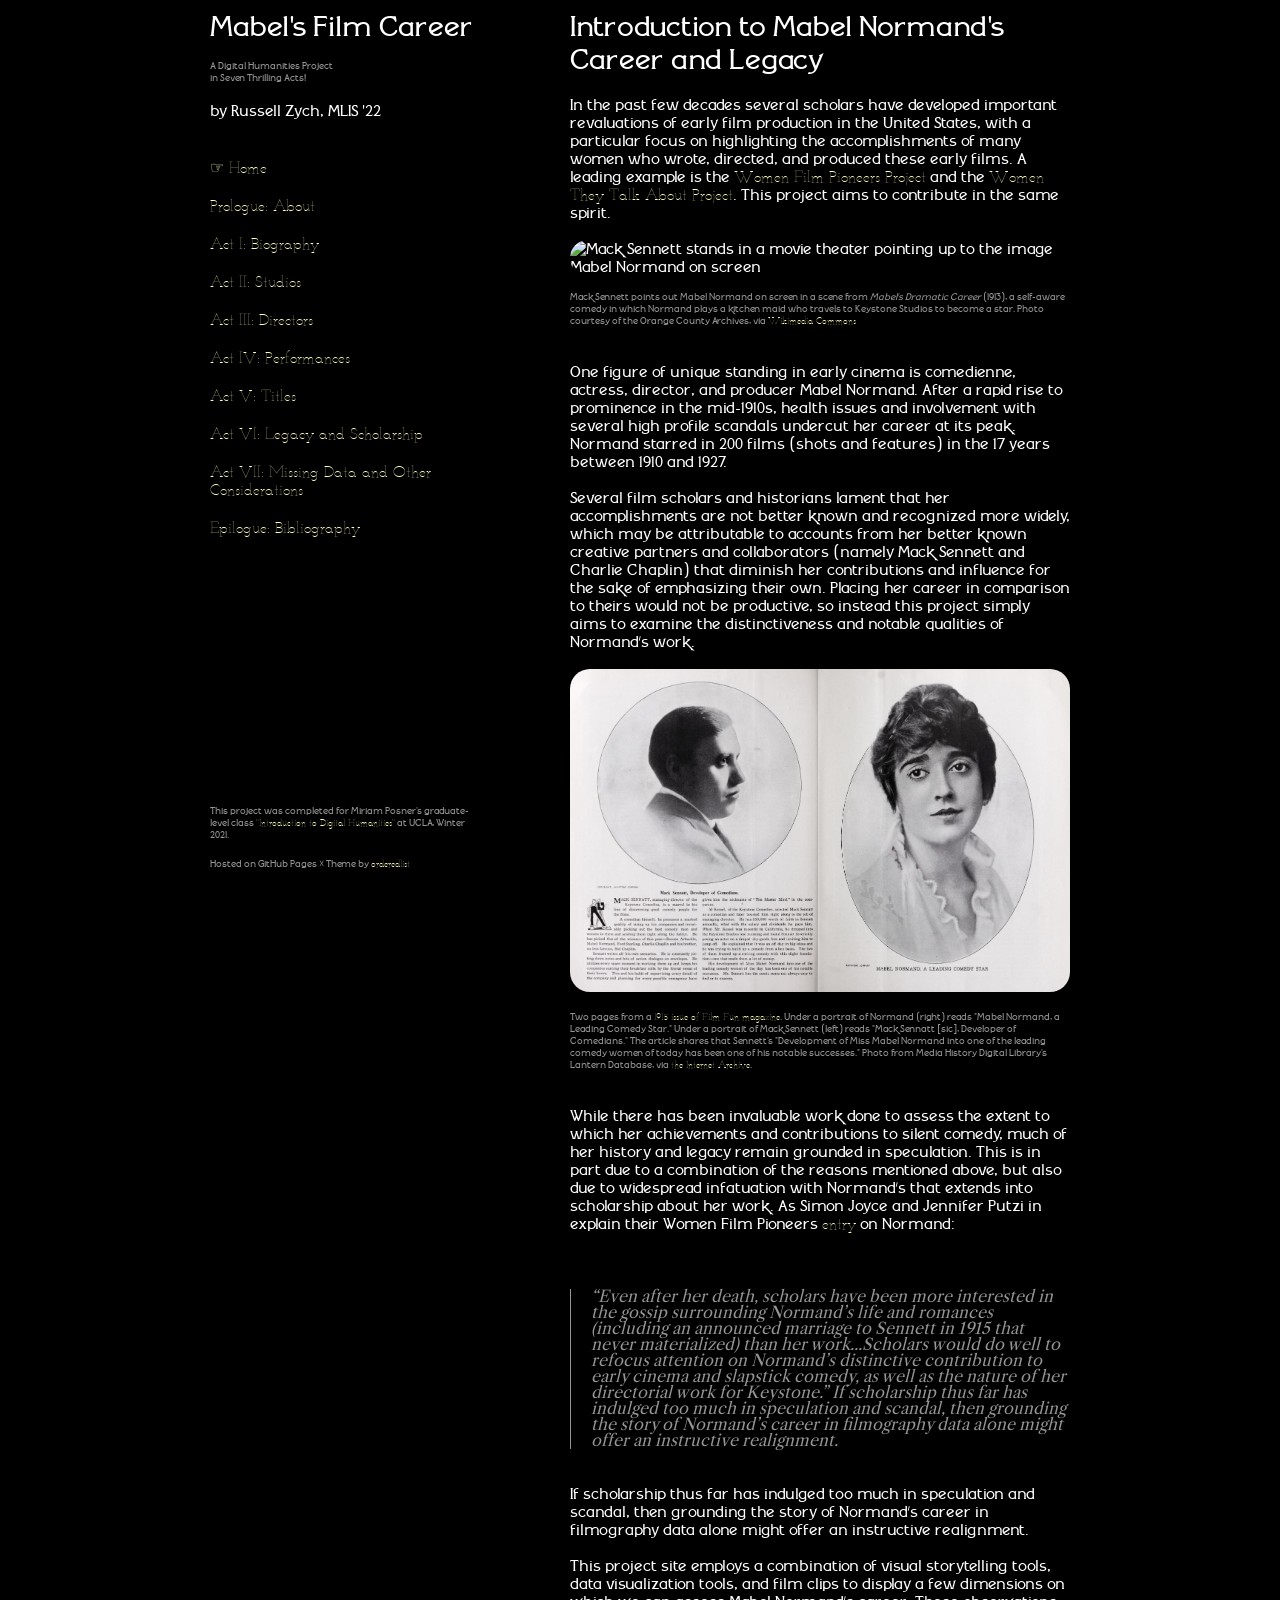
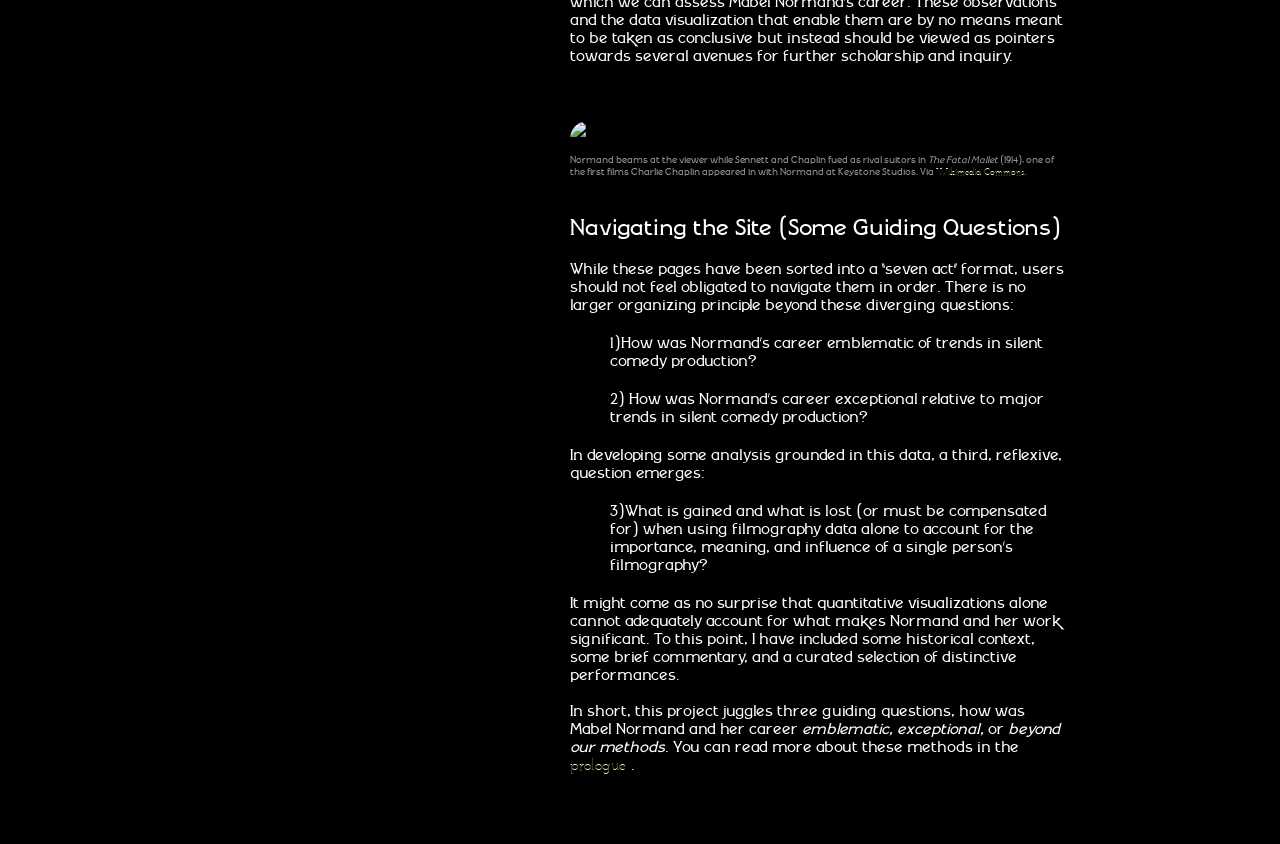
==== commit 9e3a2025: "Update index.html" ====
--- a/MabelsFilmCareer/index.html
+++ b/MabelsFilmCareer/index.html
@@ -38,7 +38,7 @@
 <h1> Introduction to Mabel Normand's Career and Legacy </h1>
 
     <p>
-      In the past few decades several scholars have developed important revaluations of early film production in the United States, with a particular focus on highlighting the accomplishments and prominent of many women who wrote, directed, and produced these early films. A leading example is the <a href="https://wfpp.columbia.edu">Women Film Pioneers Project</a> and the <a href="https://aficatalog.afi.com/women-they-talk-about">Women They Talk About Project</a>. This project aims to contribute in the same spirit.
+      In the past few decades several scholars have developed important revaluations of early film production in the United States, with a particular focus on highlighting the accomplishments of many women who wrote, directed, and produced these early films. A leading example is the <a href="https://wfpp.columbia.edu">Women Film Pioneers Project</a> and the <a href="https://aficatalog.afi.com/women-they-talk-about">Women They Talk About Project</a>. This project aims to contribute in the same spirit.
     <br></br>
     <img src="https://upload.wikimedia.org/wikipedia/commons/thumb/c/c4/Mabel%27s_Dramatic_Career_1913.jpeg/800px-Mabel%27s_Dramatic_Career_1913.jpeg" alt="Mack Sennett stands in a movie theater pointing up to the image Mabel Normand on screen" class="rounded-corners"/>
     <br></br>
--- a/MabelsFilmCareer/styles.css
+++ b/MabelsFilmCareer/styles.css
@@ -230,7 +230,7 @@
   width:270px;
   float:left;
   position:fixed;
-  bottom:50px;
+  bottom:10px;
   -webkit-font-smoothing:subpixel-antialiased;
 }
 
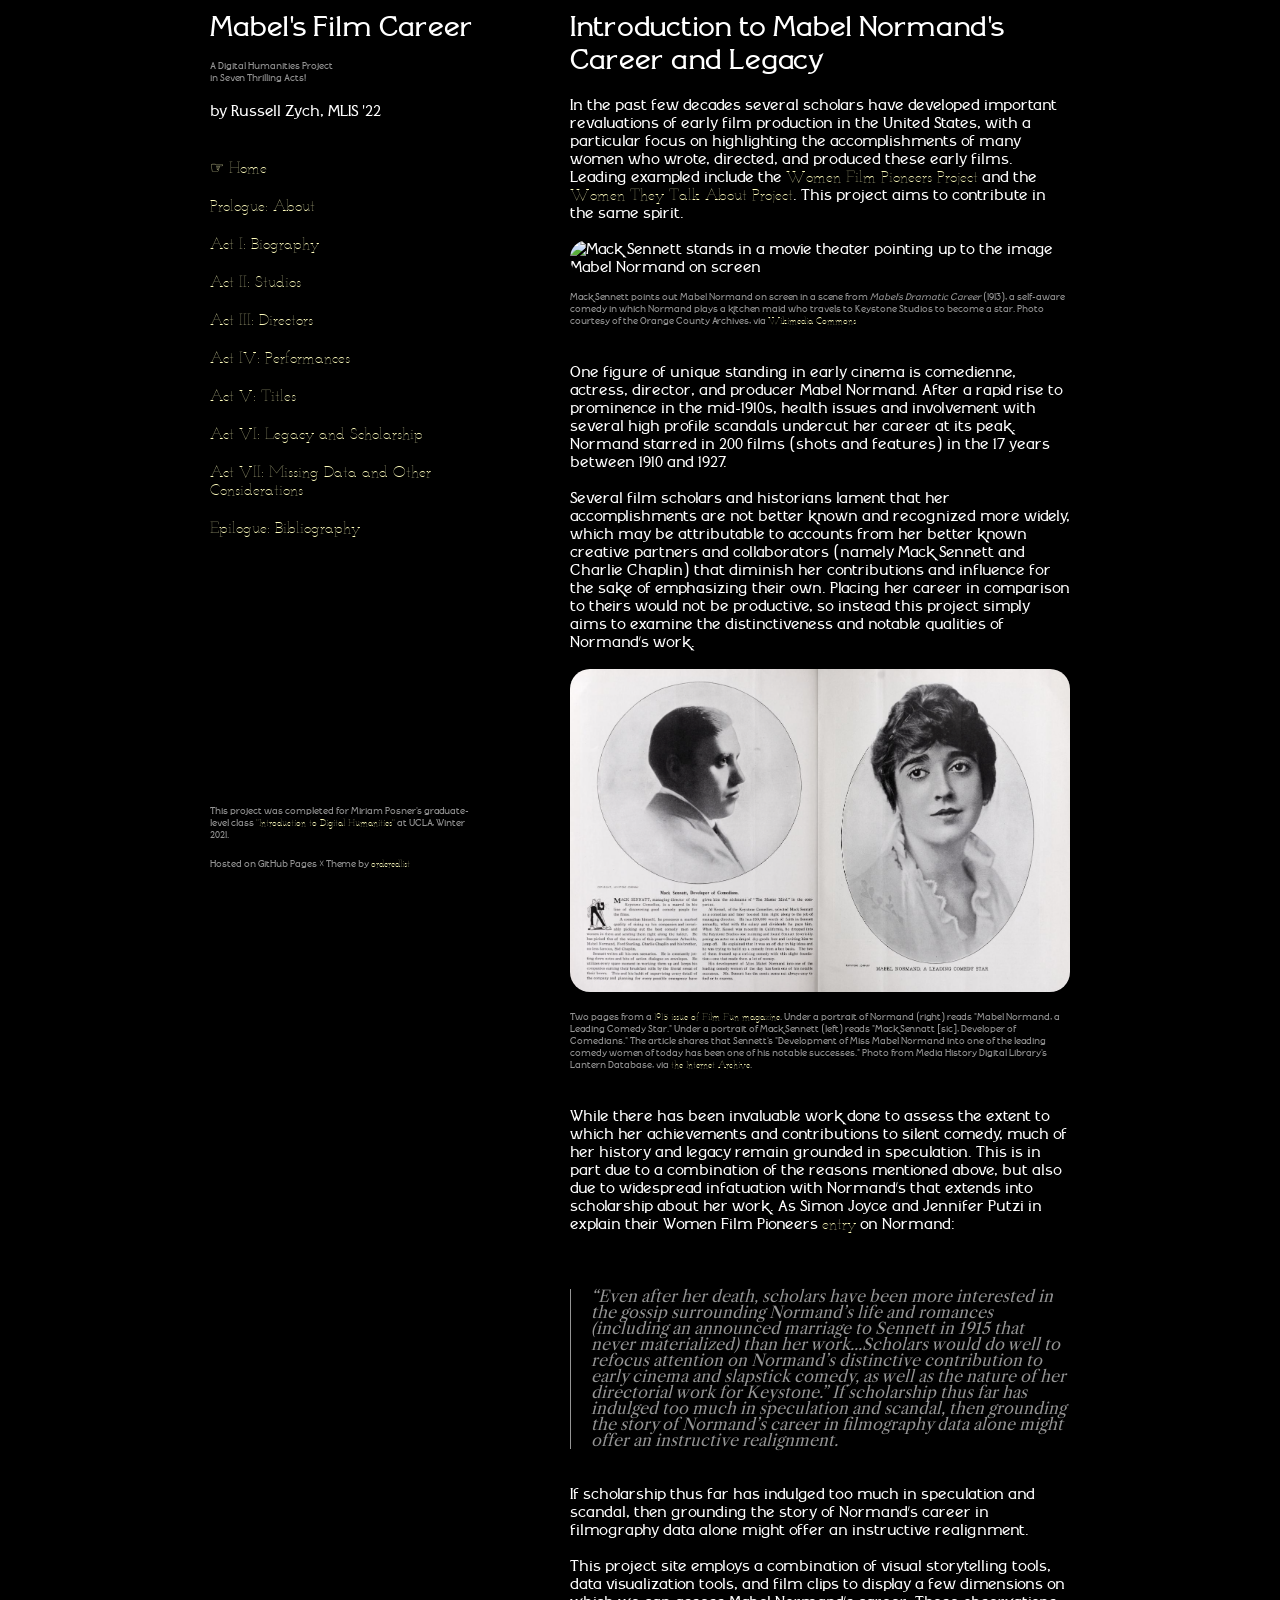
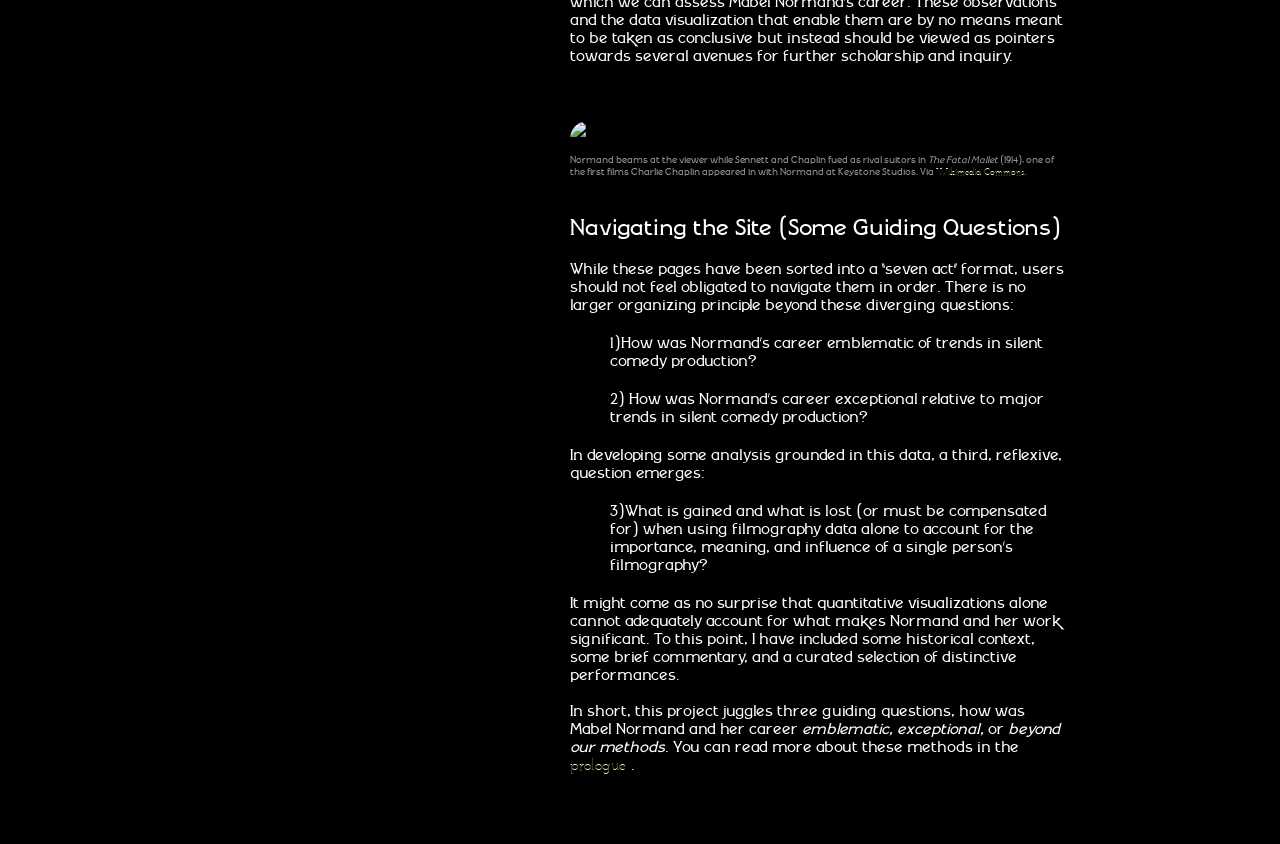
==== commit 7917ee1a: "Update index.html" ====
--- a/MabelsFilmCareer/index.html
+++ b/MabelsFilmCareer/index.html
@@ -38,7 +38,7 @@
 <h1> Introduction to Mabel Normand's Career and Legacy </h1>
 
     <p>
-      In the past few decades several scholars have developed important revaluations of early film production in the United States, with a particular focus on highlighting the accomplishments of many women who wrote, directed, and produced these early films. A leading example is the <a href="https://wfpp.columbia.edu">Women Film Pioneers Project</a> and the <a href="https://aficatalog.afi.com/women-they-talk-about">Women They Talk About Project</a>. This project aims to contribute in the same spirit.
+      In the past few decades several scholars have developed important revaluations of early film production in the United States, with a particular focus on highlighting the accomplishments of many women who wrote, directed, and produced these early films. Leading exampled include the <a href="https://wfpp.columbia.edu">Women Film Pioneers Project</a> and the <a href="https://aficatalog.afi.com/women-they-talk-about">Women They Talk About Project</a>. This project aims to contribute in the same spirit.
     <br></br>
     <img src="https://upload.wikimedia.org/wikipedia/commons/thumb/c/c4/Mabel%27s_Dramatic_Career_1913.jpeg/800px-Mabel%27s_Dramatic_Career_1913.jpeg" alt="Mack Sennett stands in a movie theater pointing up to the image Mabel Normand on screen" class="rounded-corners"/>
     <br></br>
